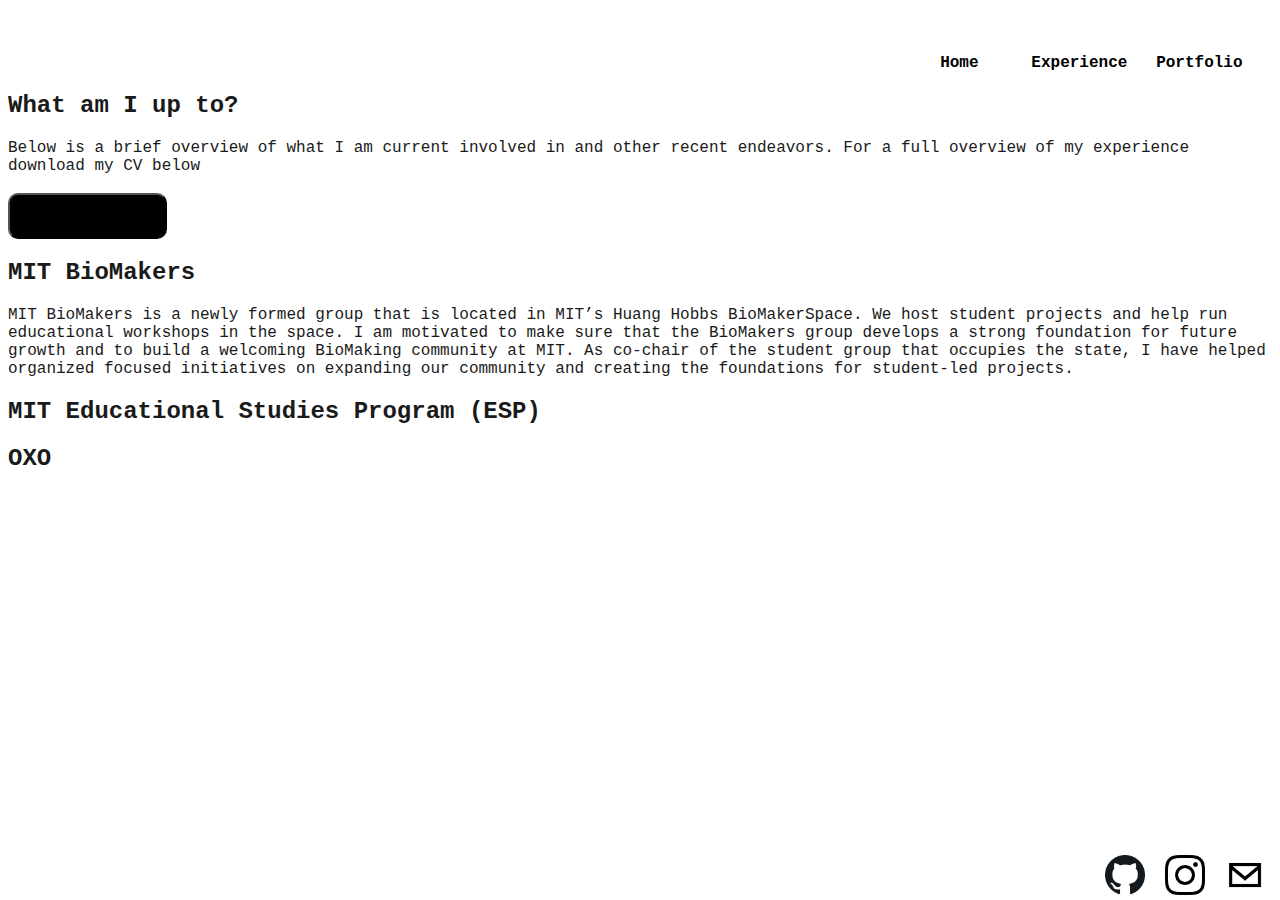
==== experience.html @ 5c5d65f6 "reformatting head html for clarity" ====
<!DOCTYPE html>
<html lang="en">
    

    <head>
        <!--PAGE INFO-->
        <meta charset="utf-8">
        <meta name="viewport" content="width=device-width, initial-scale=1"><title> Janice Tjan - Experience </title>
        
        <meta name="author" content="Janice Tjan" />
        <meta
          name="description"
          content="Portfolio and other bits about Janice Tjan"
        />
        
        <!--STYLESHEETS-->
        <link rel="stylesheet" href="css/style_exp.css">
        <link rel="stylesheet" href="https://cdnjs.cloudflare.com/ajax/libs/font-awesome/4.7.0/css/font-awesome.min.css">

        <!--SCRIPTS-->
        <script src="components/header.js" type="text/javascript" defer></script>

    </head>


    <body>
        <header-component></header-component>

        <!-- Title Paragraph-->
        <h2> What am I up to? </h2>
        
        Below is a brief overview of what I am current involved in and other recent endeavors. For a full overview of my experience download my CV below
        <br><br>

        <a href= "assets/pdf/jtjan_resume.pdf" download target="_blank">
        <button class="btn"><i class="fa fa-download"></i> Download</button></a>


         <!-- Sub pargraphs begin-->
        <h2> MIT BioMakers </h2>
        
        MIT BioMakers is a newly formed group that is located in MIT’s Huang Hobbs BioMakerSpace. We host student projects and help run educational workshops in the space. I am motivated to make sure that the BioMakers group develops a strong foundation for future growth and to build a welcoming BioMaking community at MIT. 
        As co-chair of the student group that occupies the state, I have helped organized focused initiatives on expanding our community and creating the foundations for student-led projects.


        <h2> MIT Educational Studies Program (ESP) </h2>       
        

        <h2> OXO </h2>

        

    </body>
</html>
---- css/style_exp.css ----
body {
    background: rgb(255, 255, 255);
    font-family: 'Courier New', Courier, monospace;
    color: rgb(26, 26, 26);
    
    
}

.hero {
   
   position: relative;
   top: 500;
}

.hello {
   background-color: rgb(255, 255, 255);
   width: 40%;
}

.hello_body {
   color: rgb(22, 22, 22); 
   font-size: 20px;
   letter-spacing: 0.5px;
   font-weight: 500;
}

h1 {
    color: rgb(22, 22, 22);
    padding: 0; 
    font-size: 80px;
    line-height: 0.05;
    

}

h3 {
   color: rgb(22, 22, 22); 
   font-size: 20px;
   letter-spacing: 0.5px;
}

div{
    background: rgb(255, 255, 255);
    width: 25%;
    padding: 3%;
}
section{
   
    padding: 10px;
    display: flex;
}

button {
   border-radius: 10px;
   padding: 10px;
   font-family: 'Courier New', Courier, monospace;
   background: rgb(0, 0, 0);
   color:rgb(255, 255, 255);
}

.btn {
    
    border-color: black;
    color: black;
    font-family: 'Courier New', Courier, monospace;
    padding: 12px 30px;
    cursor: pointer;
    font-size: 15px;

  }
  
  /* Darker background on mouse-over */
  .btn:hover {
    background-color: black;
    color: white;
  }
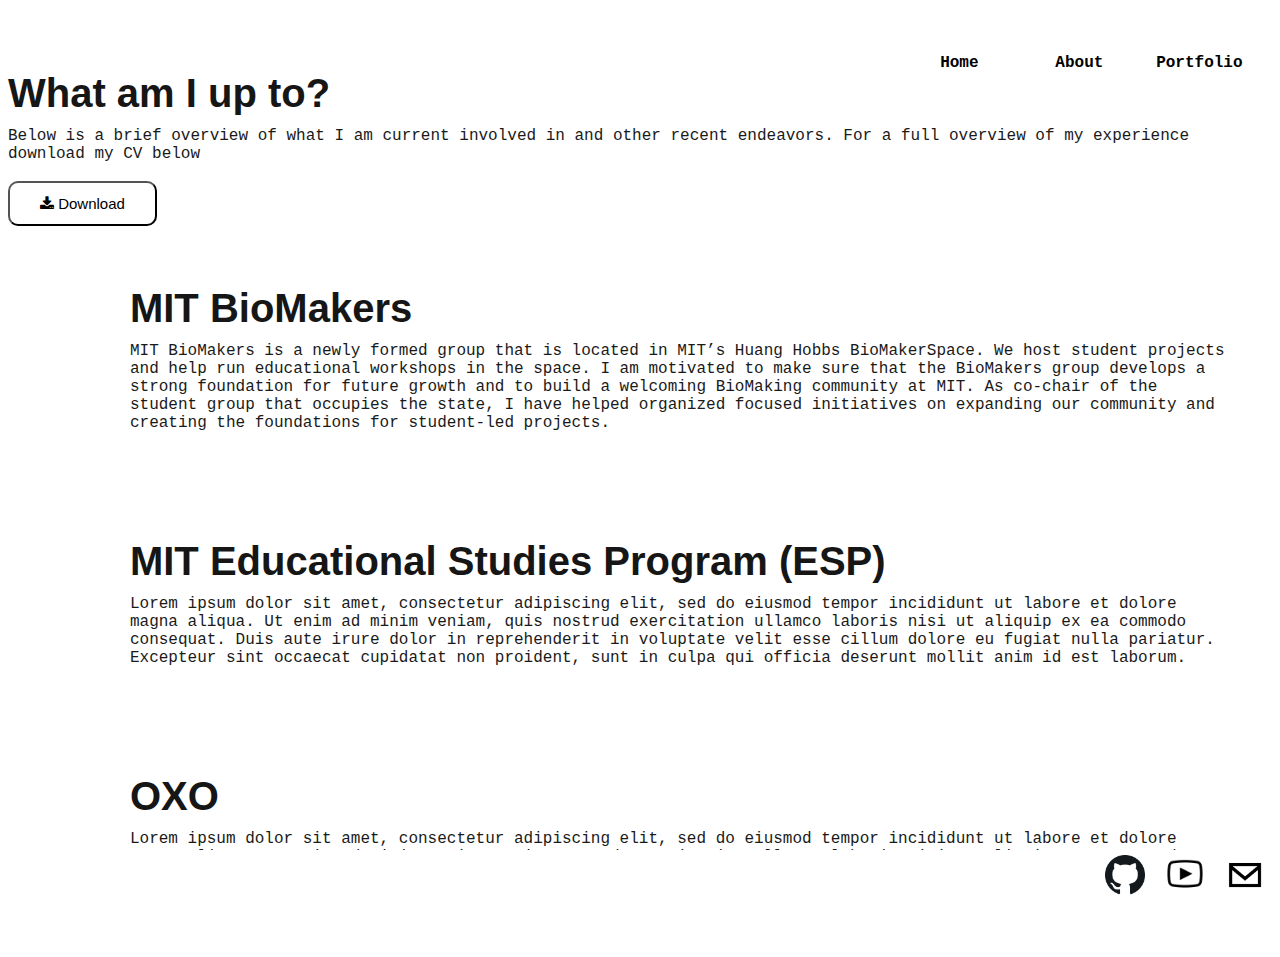
==== commit bf2e8fd0: "reformat exp page" ====
--- a/experience.html
+++ b/experience.html
@@ -37,16 +37,48 @@
 
 
          <!-- Sub pargraphs begin-->
-        <h2> MIT BioMakers </h2>
-        
-        MIT BioMakers is a newly formed group that is located in MIT’s Huang Hobbs BioMakerSpace. We host student projects and help run educational workshops in the space. I am motivated to make sure that the BioMakers group develops a strong foundation for future growth and to build a welcoming BioMaking community at MIT. 
-        As co-chair of the student group that occupies the state, I have helped organized focused initiatives on expanding our community and creating the foundations for student-led projects.
+         <section>
 
+            <div class = "page-leftbar">
+               <!--replace with logo-->
+            </div>
 
-        <h2> MIT Educational Studies Program (ESP) </h2>       
+            <div class= "page-main">
+                <h2> MIT BioMakers </h2>
+                MIT BioMakers is a newly formed group that is located in MIT’s Huang Hobbs BioMakerSpace. We host student projects and help run educational workshops in the space. I am motivated to make sure that the BioMakers group develops a strong foundation for future growth and to build a welcoming BioMaking community at MIT. 
+                As co-chair of the student group that occupies the state, I have helped organized focused initiatives on expanding our community and creating the foundations for student-led projects.
+            </div>
+
+         </section>
+
+         <section>
+
+            <div class = "page-leftbar">
+               <!--replace with logo-->
+            </div>
+
+            <div class= "page-main">
+                <h2> MIT Educational Studies Program (ESP) </h2>  
+                Lorem ipsum dolor sit amet, consectetur adipiscing elit, sed do eiusmod tempor incididunt ut labore et dolore magna aliqua. Ut enim ad minim veniam, quis nostrud exercitation ullamco laboris nisi ut aliquip ex ea commodo consequat. Duis aute irure dolor in reprehenderit in voluptate velit esse cillum dolore eu fugiat nulla pariatur. Excepteur sint occaecat cupidatat non proident, sunt in culpa qui officia deserunt mollit anim id est laborum.
+            </div>
+
+         </section>
+
+         <section>
+
+            <div class = "page-leftbar">
+               <!--replace with logo-->
+            </div>
+
+            <div class= "page-main">
+                <h2> OXO </h2> 
+                Lorem ipsum dolor sit amet, consectetur adipiscing elit, sed do eiusmod tempor incididunt ut labore et dolore magna aliqua. Ut enim ad minim veniam, quis nostrud exercitation ullamco laboris nisi ut aliquip ex ea commodo consequat. Duis aute irure dolor in reprehenderit in voluptate velit esse cillum dolore eu fugiat nulla pariatur. Excepteur sint occaecat cupidatat non proident, sunt in culpa qui officia deserunt mollit anim id est laborum.
+            </div>
+
+         </section>     
         
 
-        <h2> OXO </h2>
+       
 
         
 
--- a/css/style_exp.css
+++ b/css/style_exp.css
@@ -1,34 +1,18 @@
 body {
     background: rgb(255, 255, 255);
     font-family: 'Courier New', Courier, monospace;
+    
     color: rgb(26, 26, 26);
     
     
 }
 
-.hero {
-   
-   position: relative;
-   top: 500;
-}
-
-.hello {
-   background-color: rgb(255, 255, 255);
-   width: 40%;
-}
-
-.hello_body {
-   color: rgb(22, 22, 22); 
-   font-size: 20px;
-   letter-spacing: 0.5px;
-   font-weight: 500;
-}
-
-h1 {
+h2 {
     color: rgb(22, 22, 22);
     padding: 0; 
-    font-size: 80px;
+    font-size: 40px;
     line-height: 0.05;
+    font-family: Helvetica, Arial, sans-serif;
     
 
 }
@@ -36,12 +20,13 @@
 h3 {
    color: rgb(22, 22, 22); 
    font-size: 20px;
+   font-family: Helvetica, Arial, sans-serif;
    letter-spacing: 0.5px;
 }
 
 div{
     background: rgb(255, 255, 255);
-    width: 25%;
+    
     padding: 3%;
 }
 section{
@@ -51,26 +36,57 @@
 }
 
 button {
-   border-radius: 10px;
-   padding: 10px;
-   font-family: 'Courier New', Courier, monospace;
-   background: rgb(0, 0, 0);
-   color:rgb(255, 255, 255);
-}
+    border-radius: 10px;
+    padding: 10px;
+    font-family: Helvetica, Arial, sans-serif;
+    background: rgb(0, 0, 0);
+    color:rgb(255, 255, 255);
+ }
 
-.btn {
-    
-    border-color: black;
-    color: black;
-    font-family: 'Courier New', Courier, monospace;
-    padding: 12px 30px;
-    cursor: pointer;
-    font-size: 15px;
-
+ .grid {
+    display: grid;
+    grid-template-columns: 200px auto;
+    grid-template-rows: 70px minmax(160px, auto) auto;
+    grid-template-areas: 
+      'header header'
+      'leftbar main'
+      'footer footer';
+    column-gap: 20px;
+    row-gap: 16px;
   }
   
-  /* Darker background on mouse-over */
-  .btn:hover {
-    background-color: black;
-    color: white;
+  .page-header {
+    grid-area: header;
   }
+  
+  .page-leftbar {
+    grid-area: leftbar;
+  }
+  
+  .page-main {
+    grid-area: main;
+  }
+  
+  .page-footer {
+    grid-area: footer;
+  }
+  
+ 
+ .btn {
+     
+     border-color: black;
+     background-color: white;
+     color: rgb(0, 0, 0);
+     font-family: Helvetica, Arial, sans-serif;
+     padding: 12px 30px;
+     cursor: pointer;
+     font-size: 15px;
+ 
+   }
+   
+   /* Darker background on mouse-over */
+   .btn:hover {
+     border-color: rgb(255, 255, 255);
+     background-color: black;
+     color: white;
+   }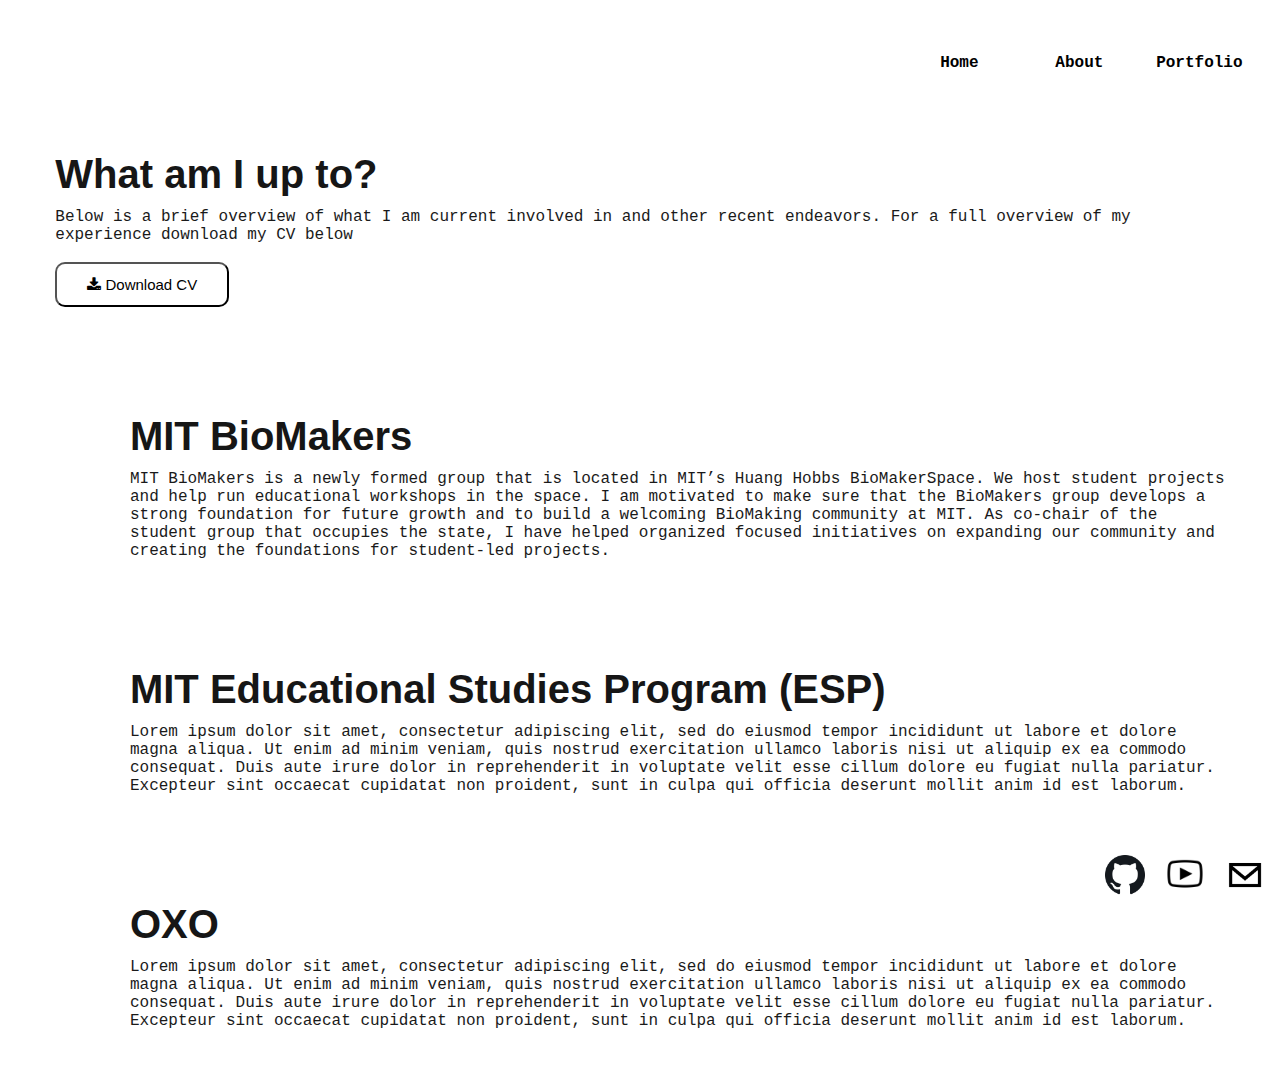
==== commit 6e0894ff: "reformat head section" ====
--- a/experience.html
+++ b/experience.html
@@ -27,15 +27,21 @@
         <header-component></header-component>
 
         <!-- Title Paragraph-->
-        <h2> What am I up to? </h2>
+        <section >
+            <div class = "page-header">
+                <h2> What am I up to? </h2>
         
-        Below is a brief overview of what I am current involved in and other recent endeavors. For a full overview of my experience download my CV below
-        <br><br>
-
-        <a href= "assets/pdf/jtjan_resume.pdf" download target="_blank">
-        <button class="btn"><i class="fa fa-download"></i> Download</button></a>
-
-
+            Below is a brief overview of what I am current involved in and other recent endeavors. For a full overview of my experience download my CV below
+            <br><br>
+    
+            <a href= "" download target="_blank">
+            <button class="btn"><i class="fa fa-download"></i> Download CV</button></a>
+    
+            </div>
+            
+    
+        </section>
+        
          <!-- Sub pargraphs begin-->
          <section>
 
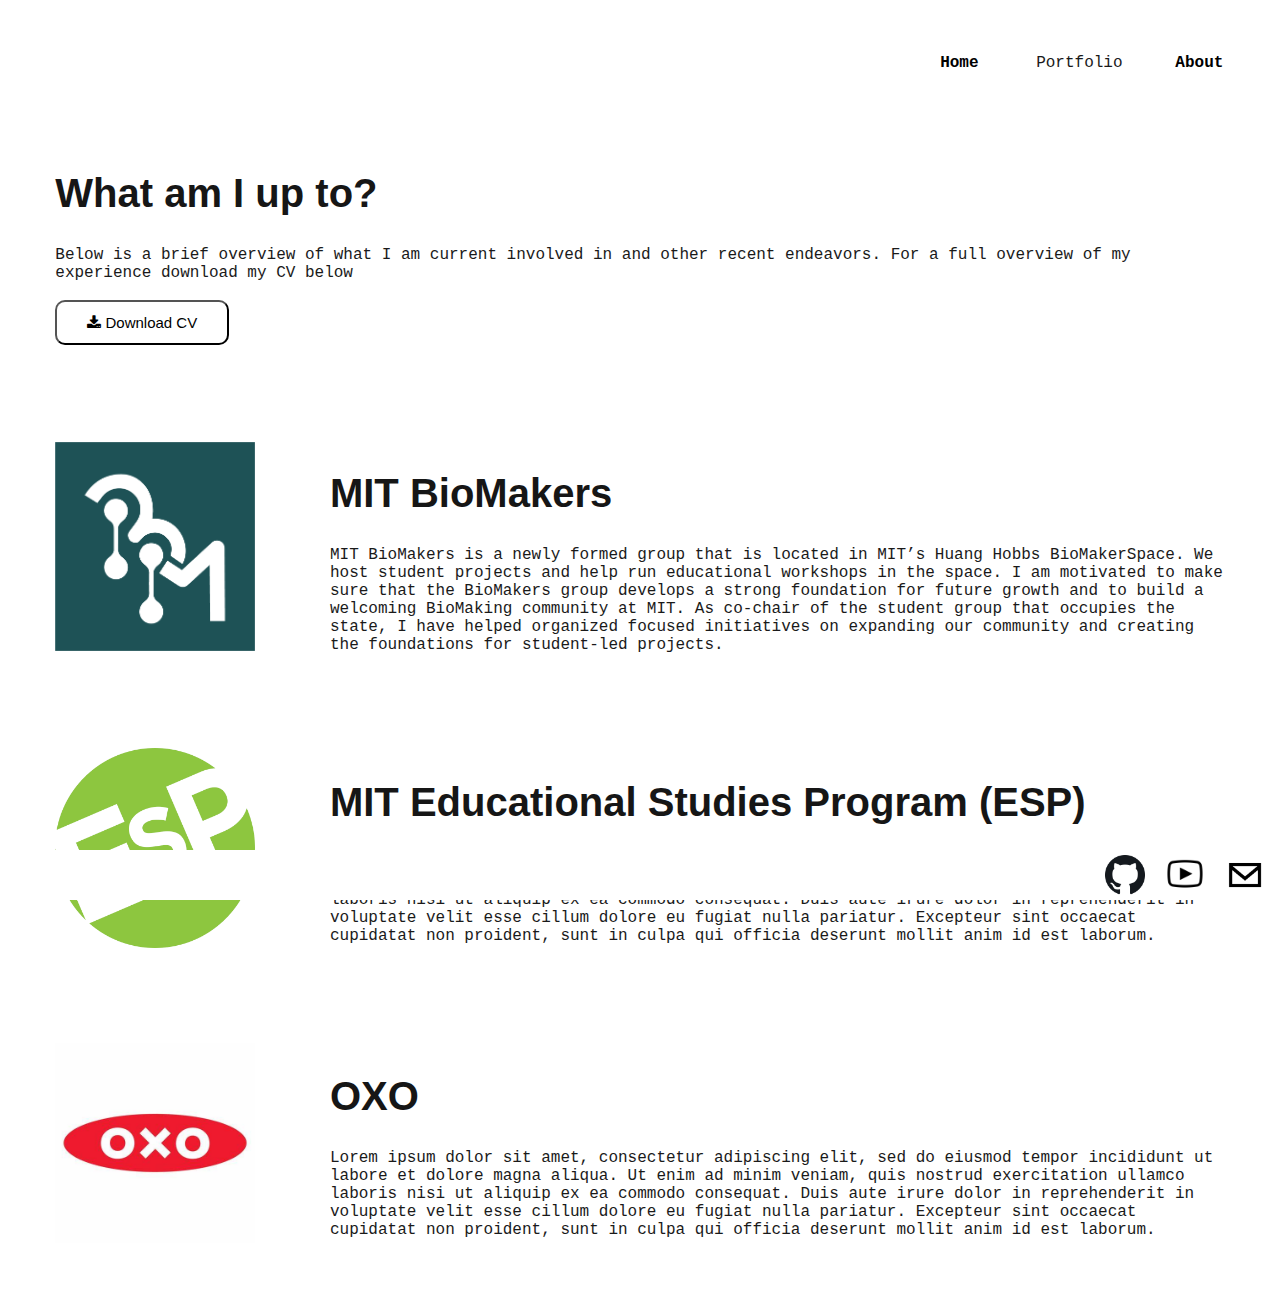
==== commit dcb1923d: "images for experience" ====
--- a/experience.html
+++ b/experience.html
@@ -46,7 +46,7 @@
          <section>
 
             <div class = "page-leftbar">
-               <!--replace with logo-->
+                <img src="assets/bm_logo.png" width="200"/> 
             </div>
 
             <div class= "page-main">
@@ -60,7 +60,7 @@
          <section>
 
             <div class = "page-leftbar">
-               <!--replace with logo-->
+                <img src="assets/esp_logo.png" width="200"/> 
             </div>
 
             <div class= "page-main">
@@ -73,7 +73,7 @@
          <section>
 
             <div class = "page-leftbar">
-               <!--replace with logo-->
+                <img src="assets/OXO_logo.jpg" width="200"/> 
             </div>
 
             <div class= "page-main">
--- a/css/style_exp.css
+++ b/css/style_exp.css
@@ -1,3 +1,7 @@
+::selection {
+    background: yellow;
+}
+
 body {
     background: rgb(255, 255, 255);
     font-family: 'Courier New', Courier, monospace;
@@ -8,10 +12,11 @@
 }
 
 h2 {
+    
     color: rgb(22, 22, 22);
     padding: 0; 
     font-size: 40px;
-    line-height: 0.05;
+    line-height: 40px;
     font-family: Helvetica, Arial, sans-serif;
     
 
@@ -60,6 +65,8 @@
   }
   
   .page-leftbar {
+    display: flex;
+    align-items: center;
     grid-area: leftbar;
   }
   
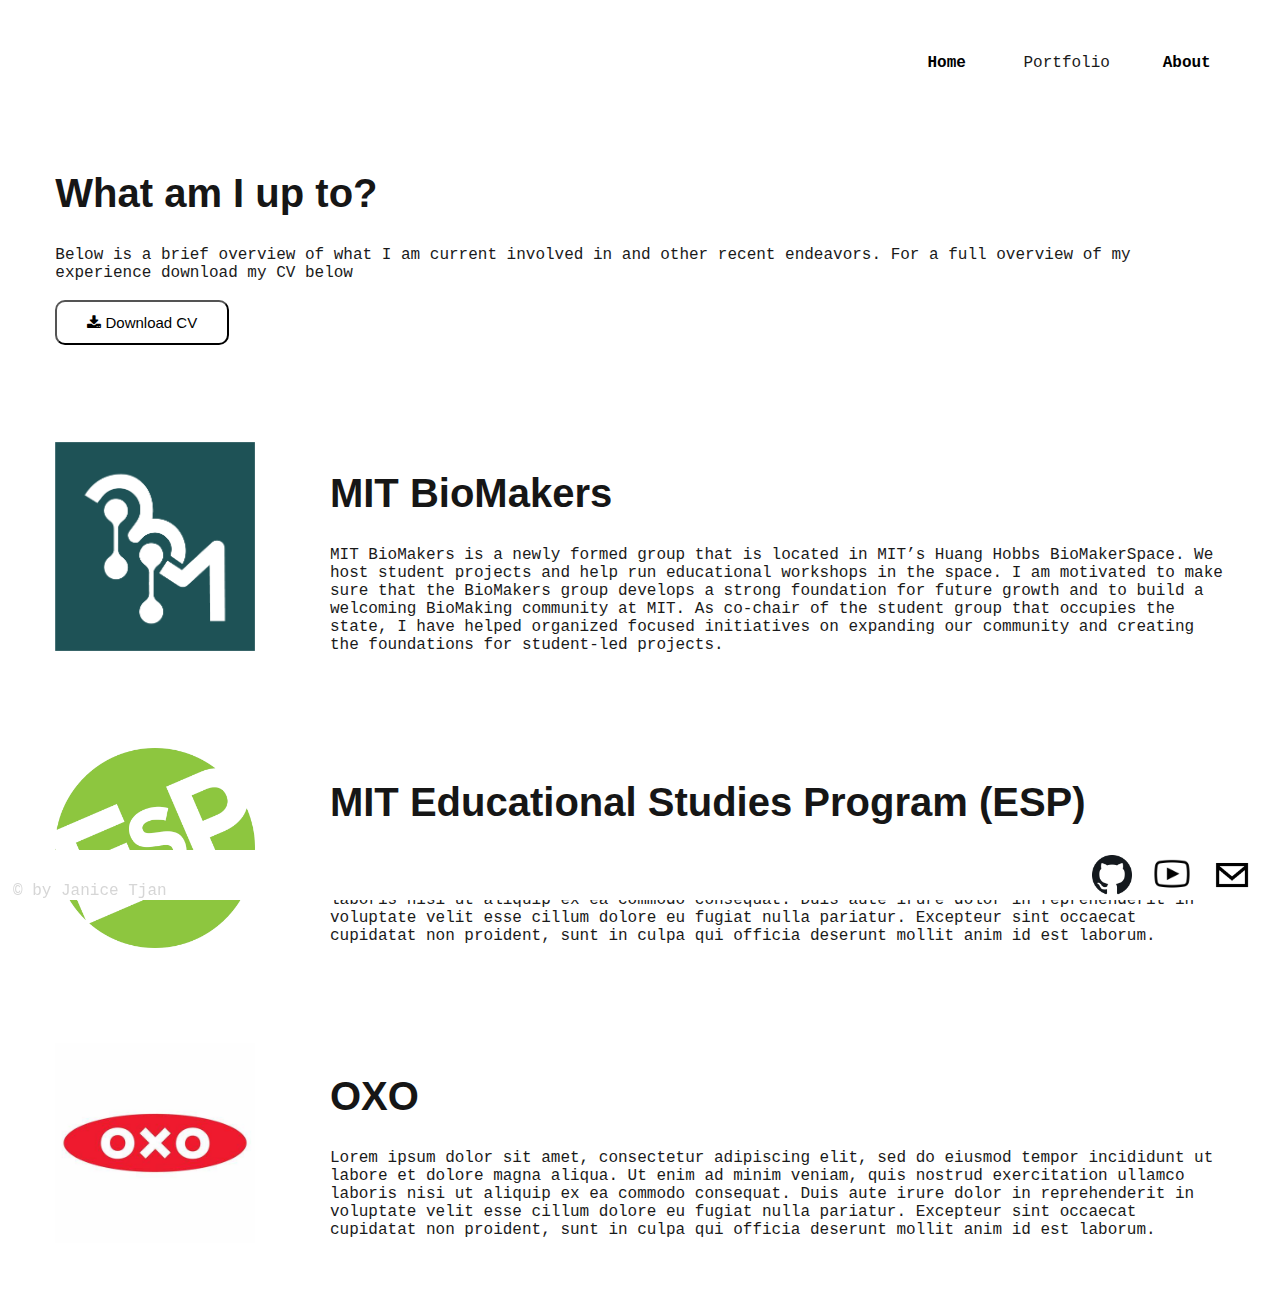
==== commit 3cd3d4f7: "google tags" ====
--- a/experience.html
+++ b/experience.html
@@ -6,7 +6,7 @@
         <!--PAGE INFO-->
         <meta charset="utf-8">
         <meta name="viewport" content="width=device-width, initial-scale=1"><title> Janice Tjan - Experience </title>
-        
+        <link rel="icon" href="assets/LOGO.jpeg">
         <meta name="author" content="Janice Tjan" />
         <meta
           name="description"
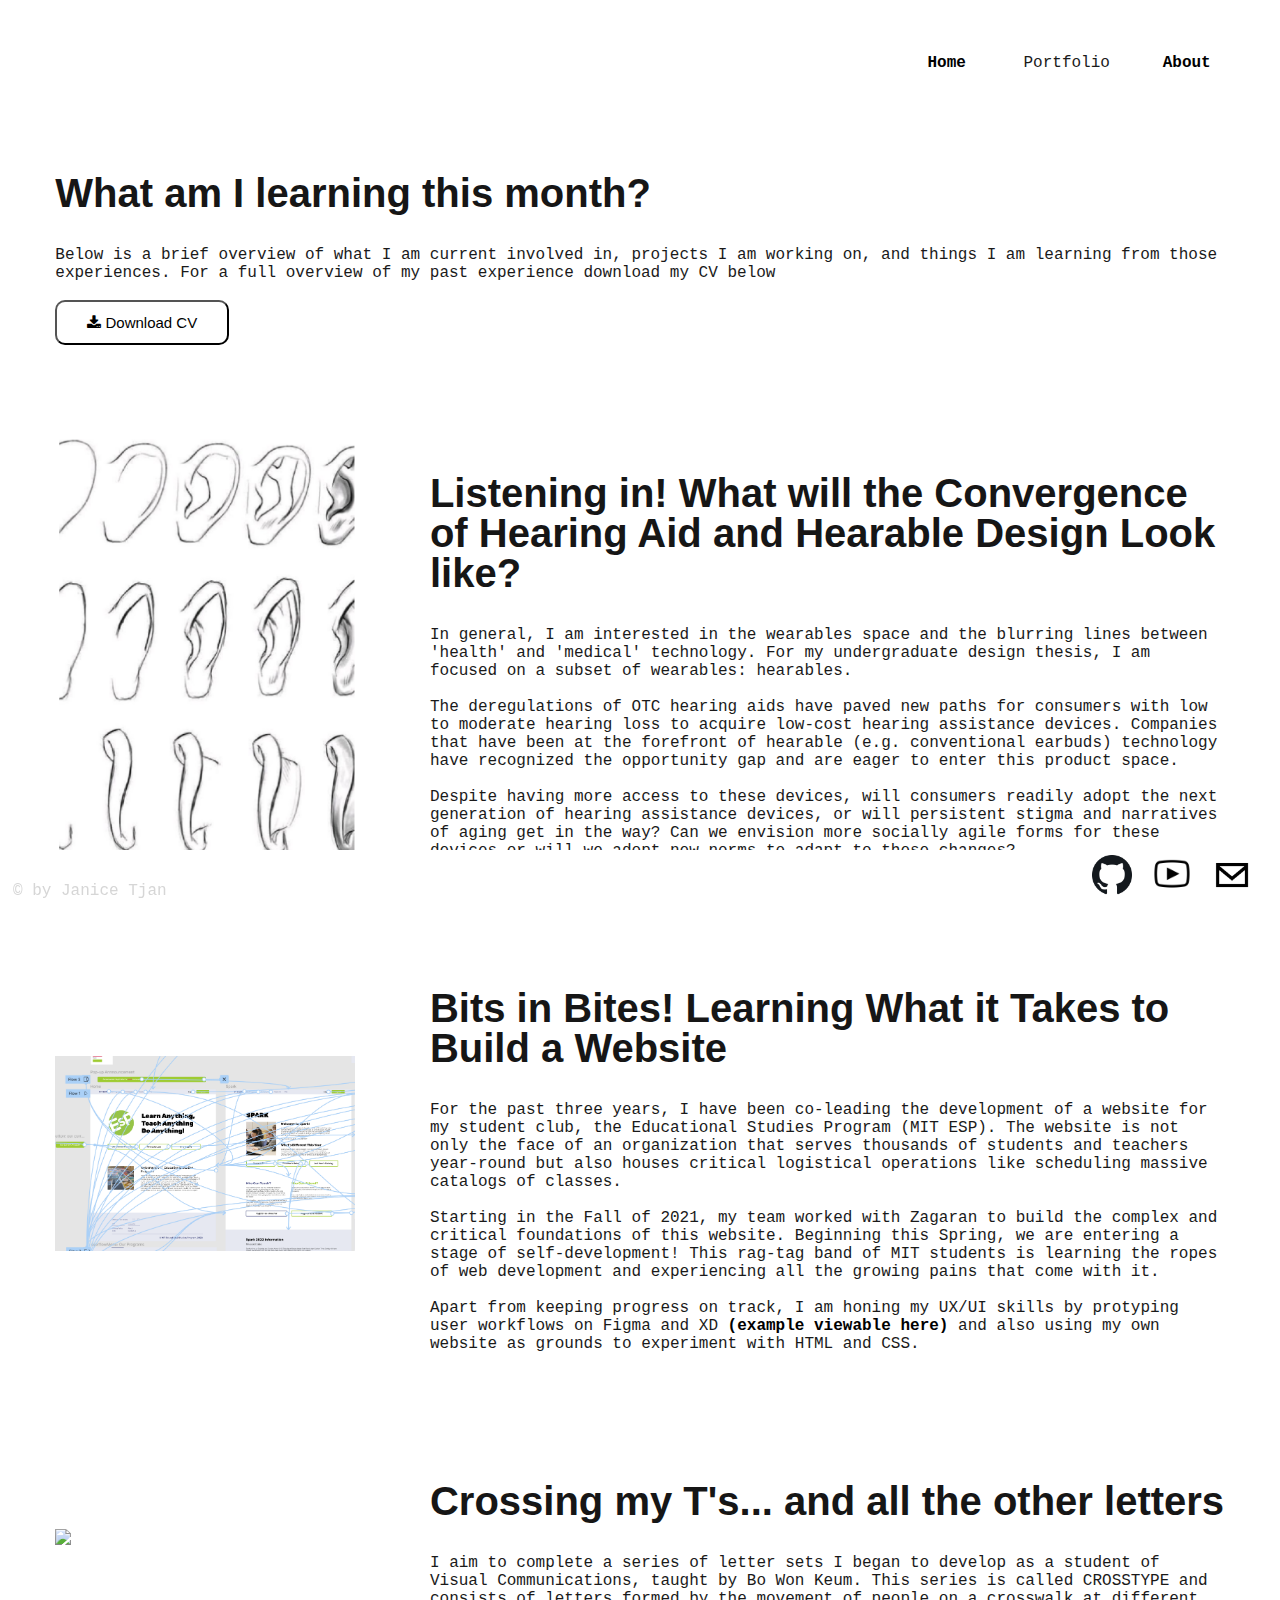
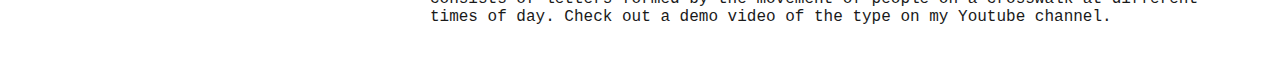
==== commit 5ad54a0a: "Updated Exp page" ====
--- a/experience.html
+++ b/experience.html
@@ -3,35 +3,56 @@
     
 
     <head>
-        <!--PAGE INFO-->
-        <meta charset="utf-8">
-        <meta name="viewport" content="width=device-width, initial-scale=1"><title> Janice Tjan - Experience </title>
-        <link rel="icon" href="assets/LOGO.jpeg">
-        <meta name="author" content="Janice Tjan" />
-        <meta
-          name="description"
-          content="Portfolio and other bits about Janice Tjan"
-        />
+     <!------------------------------------------------------ COMMON HEAD HTML -->
+      <!-- Global site tag (gtag.js) - Google Analytics -->
+      <script async src="https://www.googletagmanager.com/gtag/js?id=UA-180288618-1"></script>
+      <script>
+          window.dataLayer = window.dataLayer || [];
+          function gtag(){dataLayer.push(arguments);}
+          gtag('js', new Date());
+
+          gtag('config', 'UA-180288618-1');
+      </script>
+     <!-- Google Tag Manager -->
+        <script>(function(w,d,s,l,i){w[l]=w[l]||[];w[l].push({'gtm.start':
+        new Date().getTime(),event:'gtm.js'});var f=d.getElementsByTagName(s)[0],
+        j=d.createElement(s),dl=l!='dataLayer'?'&l='+l:'';j.async=true;j.src=
+        'https://www.googletagmanager.com/gtm.js?id='+i+dl;f.parentNode.insertBefore(j,f);
+        })(window,document,'script','dataLayer','GTM-54XJFPM');</script>
+     <!-- End Google Tag Manager -->
+
+      <meta charset="utf-8">
+      <meta name="viewport" content="width=device-width, initial-scale=1">
+      <link rel="icon" href="assets/LOGO.jpeg">
+      <meta name="author" content="Janice Tjan" />
+     <!------------------------------------------------------ COMMON HEAD HTML END -->
+    
+     <!--PAGE INFO-->
+        <title> Janice Tjan - Experience </title>
+        <meta name="keywords" content="Janice Tjan, Design degree, MIT, Mechanical Engineering, Portfolio" /> 
+        <meta name="description" content="Portfolio and other bits about Janice Tjan"/>
+        
         
         <!--STYLESHEETS-->
         <link rel="stylesheet" href="css/style_exp.css">
         <link rel="stylesheet" href="https://cdnjs.cloudflare.com/ajax/libs/font-awesome/4.7.0/css/font-awesome.min.css">
 
+        
+    </head>
+
+    
+
+    <body>
         <!--SCRIPTS-->
         <script src="components/header.js" type="text/javascript" defer></script>
-
-    </head>
-
-
-    <body>
         <header-component></header-component>
 
         <!-- Title Paragraph-->
         <section >
             <div class = "page-header">
-                <h2> What am I up to? </h2>
+                <h2> What am I learning this month? </h2>
         
-            Below is a brief overview of what I am current involved in and other recent endeavors. For a full overview of my experience download my CV below
+            Below is a brief overview of what I am current involved in, projects I am working on, and things I am learning from those experiences. For a full overview of my past experience download my CV below
             <br><br>
     
             <a href= "" download target="_blank">
@@ -46,13 +67,16 @@
          <section>
 
             <div class = "page-leftbar">
-                <img src="assets/bm_logo.png" width="200"/> 
+                <img src="assets/ears.png" width="300"/> 
             </div>
 
             <div class= "page-main">
-                <h2> MIT BioMakers </h2>
-                MIT BioMakers is a newly formed group that is located in MIT’s Huang Hobbs BioMakerSpace. We host student projects and help run educational workshops in the space. I am motivated to make sure that the BioMakers group develops a strong foundation for future growth and to build a welcoming BioMaking community at MIT. 
-                As co-chair of the student group that occupies the state, I have helped organized focused initiatives on expanding our community and creating the foundations for student-led projects.
+                <h2> Listening in! What will the Convergence of Hearing Aid and Hearable Design Look like? </h2>
+                In general, I am interested in the wearables space and the blurring lines between 'health' and 'medical' technology. For my undergraduate design thesis, I am focused on a subset of wearables: hearables.
+                <br><br>  The deregulations of OTC hearing aids have paved new paths for consumers with low to moderate hearing loss to acquire low-cost hearing assistance devices. Companies that have been at the forefront of hearable (e.g. conventional earbuds) technology have recognized the opportunity gap and are eager to enter this product space.
+                <br><br> Despite having more access to these devices, will consumers readily adopt the next generation of hearing assistance devices, or will persistent stigma and narratives of aging get in the way? Can we envision more socially agile forms for these devices or will we adopt new norms to adapt to these changes?
+
+
             </div>
 
          </section>
@@ -60,12 +84,16 @@
          <section>
 
             <div class = "page-leftbar">
-                <img src="assets/esp_logo.png" width="200"/> 
+                
+                <img src="assets/esp-dev2.png" width="300"/> 
+        
             </div>
 
             <div class= "page-main">
-                <h2> MIT Educational Studies Program (ESP) </h2>  
-                Lorem ipsum dolor sit amet, consectetur adipiscing elit, sed do eiusmod tempor incididunt ut labore et dolore magna aliqua. Ut enim ad minim veniam, quis nostrud exercitation ullamco laboris nisi ut aliquip ex ea commodo consequat. Duis aute irure dolor in reprehenderit in voluptate velit esse cillum dolore eu fugiat nulla pariatur. Excepteur sint occaecat cupidatat non proident, sunt in culpa qui officia deserunt mollit anim id est laborum.
+                <h2> Bits in Bites! Learning What it Takes to Build a Website </h2>  
+                For the past three years, I have been co-leading the development of a website for my student club, the Educational Studies Program (MIT ESP). The website is not only the face of an organization that serves thousands of students and teachers year-round but also houses critical logistical operations like scheduling massive catalogs of classes.                
+                <br><br>Starting in the Fall of 2021, my team worked with Zagaran to build the complex and critical foundations of this website. Beginning this Spring, we are entering a stage of self-development! This rag-tag band of MIT students is learning the ropes of web development and experiencing all the growing pains that come with it.
+                <br><br> Apart from keeping progress on track, I am honing my UX/UI skills by protyping user workflows on Figma and XD <a href="https://xd.adobe.com/view/ede15392-3929-426f-8e85-9e596217a708-b8b2/">(example viewable here)</a> and also using my own website as grounds to experiment with HTML and CSS.
             </div>
 
          </section>
@@ -73,12 +101,13 @@
          <section>
 
             <div class = "page-leftbar">
-                <img src="assets/OXO_logo.jpg" width="200"/> 
+                <img src="assets/1PM_AV1_W.gif" width="300"/> 
             </div>
 
             <div class= "page-main">
-                <h2> OXO </h2> 
-                Lorem ipsum dolor sit amet, consectetur adipiscing elit, sed do eiusmod tempor incididunt ut labore et dolore magna aliqua. Ut enim ad minim veniam, quis nostrud exercitation ullamco laboris nisi ut aliquip ex ea commodo consequat. Duis aute irure dolor in reprehenderit in voluptate velit esse cillum dolore eu fugiat nulla pariatur. Excepteur sint occaecat cupidatat non proident, sunt in culpa qui officia deserunt mollit anim id est laborum.
+                <h2> Crossing my T's... and all the other letters   </h2> 
+                I aim to complete a series of letter sets I began to develop as a student of Visual Communications, taught by Bo Won Keum. This series is called CROSSTYPE and consists of letters formed by the movement of people on a crosswalk at different times of day. Check out a demo video of the type on my Youtube channel.
+        
             </div>
 
          </section>     
